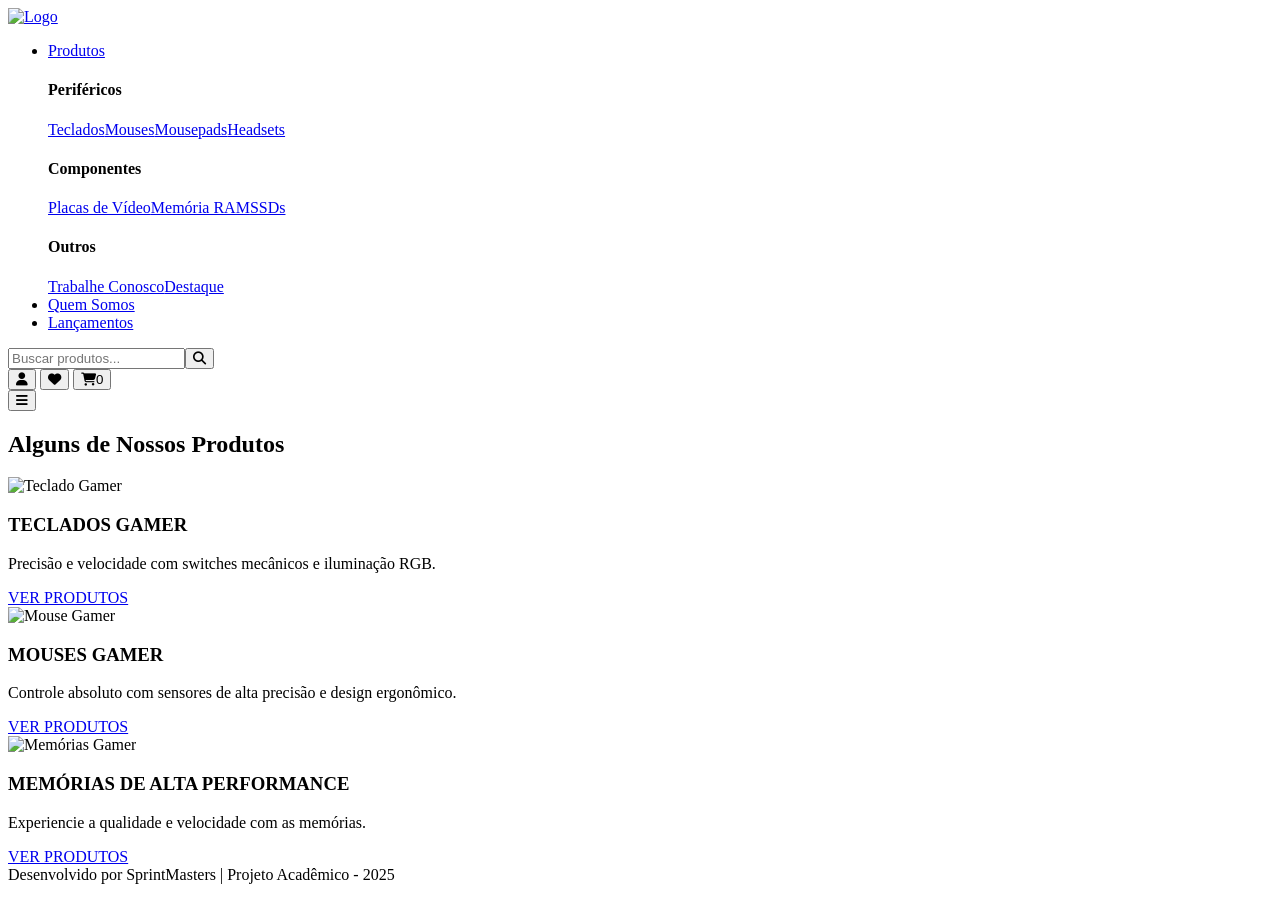
==== Protótipo/index.html @ 1b18e1af "Criando index.html Nesse primeiro passo já iniciamos com uma base bem desenvolvida do nosso projeto " ====
<!DOCTYPE html>
<html lang="pt-br">
<head>
  <meta charset="UTF-8" />
  <meta name="viewport" content="width=device-width, initial-scale=1.0"/>
  <title>SprintMasters - Página Inicial</title>
  <link rel="stylesheet" href="style.css"/>
  <link rel="stylesheet" href="https://cdnjs.cloudflare.com/ajax/libs/font-awesome/6.4.0/css/all.min.css">
  <link href="https://fonts.googleapis.com/css2?family=Inter:wght@300;400;500;600;700&display=swap" rel="stylesheet">
</head>
<body>
  <header>
    <div class="header-container">
        <a href="index.html" class="logo"><img src="imagens/SprintMastersLogo.png" alt="Logo" style="height: 40px;"></a>
        <nav>
            <ul class="nav-menu">
                <li class="nav-item"><a href="produtos.html" class="nav-link">Produtos</a>
                    <div class="dropdown mega-menu">
                        <div class="mega-menu-column"><h4>Periféricos</h4><a href="produtos.html#teclados">Teclados</a><a href="produtos.html#mouses">Mouses</a><a href="produtos.html#mousepads">Mousepads</a><a href="produtos.html#headsets">Headsets</a></div>
                        <div class="mega-menu-column"><h4>Componentes</h4><a href="produtos.html#placas-de-video">Placas de Vídeo</a><a href="produtos.html#memorias">Memória RAM</a><a href="produtos.html#ssds">SSDs</a></div>
                        <div class="mega-menu-column"><h4>Outros</h4><a href="trabalhe.html">Trabalhe Conosco</a><a href="destaque.html">Destaque</a></div>
                    </div>
                </li>
                <li class="nav-item"><a href="quemsomos.html" class="nav-link">Quem Somos</a></li>
                <li class="nav-item"><a href="destaque.html" class="nav-link">Lançamentos</a></li>
            </ul>
        </nav>
        <div class="header-actions">
            <div class="search-bar"><input type="text" id="search-bar" placeholder="Buscar produtos..."><button class="search-icon"><i class="fa-solid fa-magnifying-glass"></i></button></div>
            <button class="icon-btn"><i class="fa-solid fa-user"></i></button>
            <button class="icon-btn"><i class="fa-solid fa-heart"></i></button>
            <button class="icon-btn"><i class="fa-solid fa-cart-shopping"></i><span class="cart-count">0</span></button>
        </div>
        <button class="mobile-menu-btn"><i class="fa-solid fa-bars"></i></button>
    </div>
  </header>

  <main>
    <section class="featured-products">
      <div class="container">
        <h2 class="section-title">Alguns de Nossos Produtos</h2>
        <div class="product-card">
          <img src="imagens/Teclado/teclado.png" alt="Teclado Gamer">
          <h3>TECLADOS GAMER</h3>
          <p>Precisão e velocidade com switches mecânicos e iluminação RGB.</p>
          <a href="produtos.html#teclados" class="btn-buy">VER PRODUTOS</a>
        </div>
        <div class="product-card">
          <img src="imagens/Mouse/mouse.png" alt="Mouse Gamer">
          <h3>MOUSES GAMER</h3>
          <p>Controle absoluto com sensores de alta precisão e design ergonômico.</p>
          <a href="produtos.html#mouses" class="btn-buy">VER PRODUTOS</a>
        </div>
        <div class="product-card">
          <img src="imagens/Memória RAM/memoria-vengeance.png" alt="Memórias Gamer">
          <h3>MEMÓRIAS DE ALTA PERFORMANCE</h3>
          <p>Experiencie a qualidade e velocidade com as memórias.</p>
          <a href="produtos.html#memorias" class="btn-buy">VER PRODUTOS</a>
        </div>
      </div>
    </section>
  </main>

  <footer>
    <div class="container footer-content">
      <div class="copyright">Desenvolvido por SprintMasters | Projeto Acadêmico - 2025</div>
    </div>
  </footer>
</body>
</html>
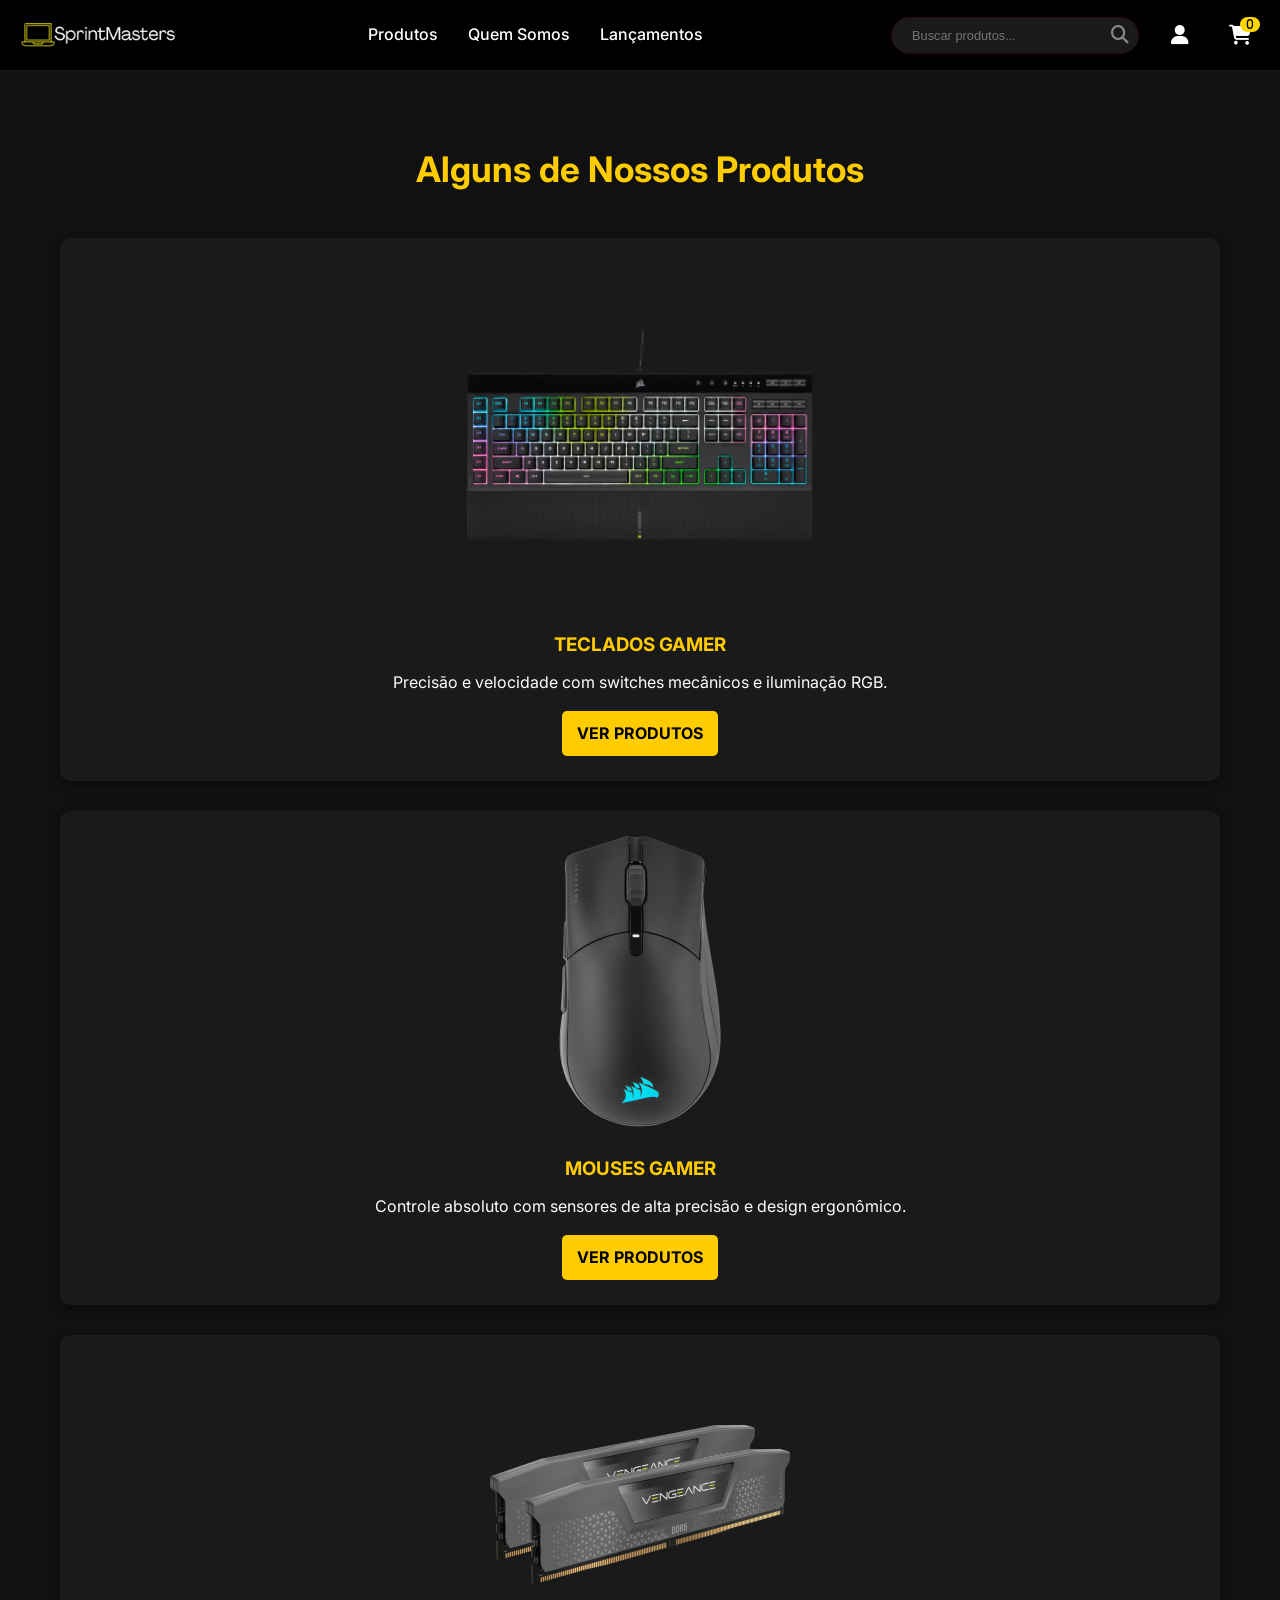
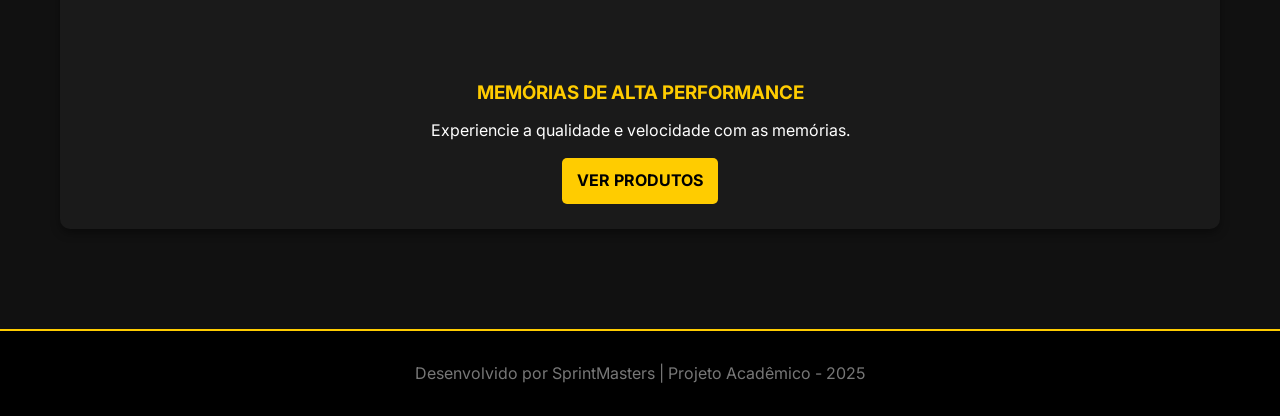
==== commit 096884c9: "Adicionado - Carrinho, Login e Ajustes" ====
--- a/Protótipo/index.html
+++ b/Protótipo/index.html
@@ -27,9 +27,11 @@
         </nav>
         <div class="header-actions">
             <div class="search-bar"><input type="text" id="search-bar" placeholder="Buscar produtos..."><button class="search-icon"><i class="fa-solid fa-magnifying-glass"></i></button></div>
-            <button class="icon-btn"><i class="fa-solid fa-user"></i></button>
-            <button class="icon-btn"><i class="fa-solid fa-heart"></i></button>
-            <button class="icon-btn"><i class="fa-solid fa-cart-shopping"></i><span class="cart-count">0</span></button>
+            
+            <a href="login.html" class="icon-btn fa-solid fa-user"></a>
+            <a href="carrinho.html" class="icon-btn fa-solid fa-cart-shopping">
+              <span class="cart-count">0</span>
+            </a>
         </div>
         <button class="mobile-menu-btn"><i class="fa-solid fa-bars"></i></button>
     </div>
@@ -60,11 +62,7 @@
       </div>
     </section>
   </main>
-
-  <footer>
-    <div class="container footer-content">
-      <div class="copyright">Desenvolvido por SprintMasters | Projeto Acadêmico - 2025</div>
-    </div>
-  </footer>
+  <footer><div class="container footer-content"><div class="copyright">Desenvolvido por SprintMasters | Projeto Acadêmico - 2025</div></div></footer>
+  <script src="main.js" defer></script>
 </body>
-</html>
+</html>
--- a/Protótipo/style.css
+++ b/Protótipo/style.css
@@ -0,0 +1,299 @@
+/* ===== Variáveis e Estilos Base ===== */
+:root {
+    --bg-primary: #0a0a0a;
+    --bg-secondary: #000000; 
+    --bg-dropdown: #2a0a0a;
+    --text-primary: #ffffff; 
+    --border: #1a1a1a; 
+    --hover: #ffd700;
+}
+
+* { margin: 0; 
+    padding: 0; 
+    box-sizing: border-box; 
+}
+
+body {
+    font-family: 'Inter', sans-serif;
+    line-height: 1.6;
+    overflow-x: hidden;
+    color: var(--text-primary);
+    background-color: var(--bg-primary);
+}
+
+.container { 
+    max-width: 1200px; 
+    margin: 0 auto; 
+    padding: 0 20px; 
+}
+
+/* ===== Header ===== */
+header {
+    background-color: var(--bg-secondary);
+    border-bottom: 1px solid var(--border);
+    position: sticky;
+    top: 0;
+    z-index: 1000;
+}
+
+.header-container {
+    max-width: 1800px;
+    margin: 0 auto;
+    padding: 0 1.25rem;
+    display: flex;
+    align-items: center;
+    justify-content: space-between;
+    height: 4.4rem;
+}
+
+.logo { 
+    display: flex; 
+    align-items: center; 
+    gap: 0.65rem; 
+}
+.logo img { 
+    height: 40px; 
+    border-radius: 5px; 
+    transition: 
+    transform 0.3s ease; 
+}
+.logo img:hover { 
+    transform: scale(1.05); 
+}
+
+nav { 
+    display: flex; 
+    align-items: center; 
+    gap: 2.5rem; 
+}
+.nav-menu { 
+    display: flex; 
+    list-style: none; 
+    gap: 1.9rem; 
+    align-items: center; 
+}
+.nav-item { 
+    position: relative; 
+}
+
+.nav-link {
+    color: var(--text-primary); 
+    text-decoration: none;
+    font-size: 1rem; 
+    font-weight: 500; 
+    padding: 0.65rem 0;
+    display: block; 
+    transition: color 0.3s;
+}
+.nav-link:hover { 
+    color: var(--hover); 
+}
+
+.dropdown {
+    position: absolute; top: 100%; left: 0;
+    background-color: var(--bg-primary);
+    min-width: 12.5rem; padding: 0.9rem 0;
+    border-radius: 0.5rem;
+    box-shadow: 0 0.65rem 2.5rem rgba(0, 0, 0, 0.5);
+    opacity: 0; 
+    visibility: hidden;
+    transform: translateY(-0.65rem); 
+    transition: all 0.3s;
+}
+.nav-item:hover .dropdown { 
+    opacity: 1; 
+    visibility: visible; 
+    transform: translateY(0); 
+}
+
+.dropdown a {
+    display: block; 
+    padding: 0.65rem 1.25rem;
+    color: var(--text-primary); 
+    text-decoration: none;
+    font-size: 0.9rem; 
+    transition: 
+    background-color 0.3s;
+}
+.dropdown a:hover { 
+    background-color: var(--bg-dropdown); 
+    color: var(--hover); 
+}
+
+.mega-menu {
+    min-width: 37.5rem; 
+    display: grid;
+    grid-template-columns: repeat(3, 1fr); 
+    gap: 1.25rem; 
+    padding: 1.5rem;
+}
+.mega-menu-column h4 { 
+    color: var(--hover); 
+    font-size: 0.8rem; 
+    margin-bottom: 0.9rem; 
+    text-transform: uppercase; 
+}
+.mega-menu-column a { 
+    padding: 0.5rem 0; 
+}
+
+.header-actions { 
+    display: flex; 
+    align-items: center; 
+    gap: 1.5rem; 
+}
+.search-bar { 
+    position: relative; 
+}
+.search-bar input {
+    background-color: var(--border); 
+    border: 1px solid var(--bg-dropdown);
+    border-radius: 1.5rem; 
+    padding: 10px 40px 10px 20px;
+    color: var(--text-primary); 
+    width: 15.5rem; 
+    font-size: 0.8rem; 
+    transition: all 0.3s;
+}
+.search-bar input:focus { 
+    outline: none; 
+    border-color: var(--hover); 
+    width: 300px; 
+}
+.search-bar button {
+    position: absolute; 
+    right: 10px; 
+    top: 50%; 
+    transform: translateY(-50%);
+    background: none; 
+    border: none; 
+    color: #888; 
+    cursor: pointer; 
+    font-size: 18px;
+}
+
+.icon-btn {
+    background: none; 
+    border: none; 
+    color: #ffffff;
+    cursor: pointer; 
+    font-size: 20px; 
+    position: relative;
+    padding: 8px; 
+    transition: color 0.3s;
+}
+
+a {
+    text-decoration: none;
+}
+
+.icon-btn:hover { 
+    color: #ffd700; 
+}
+
+.cart-count {
+    position: absolute; top: 0; right: 0;
+    background-color: #ffd700; 
+    color: #000000;
+    font-size: 11px; 
+    font-weight: bold;
+    padding: 2px 6px; 
+    border-radius: 10px;
+}
+.mobile-menu-btn { 
+    display: none; 
+    background: none; 
+    border: none; 
+    color: var(--text-primary); 
+    font-size: 1.5rem; 
+    cursor: pointer; 
+}
+
+/* ===== Layout Geral ===== */
+.featured-products { 
+    padding: 70px 0; 
+    background-color: #111; 
+}
+.section-title { 
+    text-align: center; 
+    font-size: 2.2rem; 
+    margin-bottom: 40px; 
+    color: #ffcc00; 
+}
+
+.product-card {
+    background: #1a1a1a; margin-bottom: 30px; padding: 20px;
+    border-radius: 10px; text-align: center;
+    box-shadow: 0 4px 10px rgba(0,0,0,0.4);
+}
+.product-card img { 
+    max-width: 100%; 
+    border-radius: 8px; 
+    margin-bottom: 15px; 
+}
+.product-card h3 { 
+    color: #ffcc00; 
+    margin-bottom: 10px; 
+}
+.product-card p { 
+    margin-bottom: 10px; 
+}
+
+.btn-buy {
+    display: inline-block; margin: 5px; padding: 10px 15px;
+    color: #000; background: #ffcc00; text-decoration: none;
+    font-weight: bold; border-radius: 5px; transition: all 0.3s ease;
+}
+.btn-buy:hover { 
+    background: transparent; 
+    border: 2px solid #ffcc00; 
+    color: #ffcc00; 
+}
+
+/* ===== Página de Produtos ===== */
+.filter-section {
+    background: #1a1a1a; padding: 20px; border-radius: 10px; margin-bottom: 40px;
+    display: flex; flex-wrap: wrap; gap: 20px; align-items: center;
+}
+.filter-section h3 { color: #ffcc00; margin-right: 10px; font-size: 1.2rem; margin-bottom: 0; }
+.filter-group { display: flex; align-items: center; gap: 10px; }
+.filter-group label { font-weight: 600; }
+.filter-group select {
+    background: #333; color: #e0e0e0; border: 1px solid #555;
+    border-radius: 5px; padding: 8px 12px; font-size: 1rem;
+}
+
+.category-title {
+    font-size: 1.8rem; color: #ffcc00; margin-top: 30px;
+    margin-bottom: 20px; border-bottom: 2px solid #333; padding-bottom: 10px;
+}
+
+.product-grid {
+    display: grid; grid-template-columns: repeat(3, 1fr);
+    gap: 30px; margin-bottom: 30px;
+}
+
+.product-grid .product-card {
+    margin-bottom: 0; display: flex; flex-direction: column; height: 100%;
+}
+
+.product-price {
+    font-size: 1.3rem; font-weight: bold; color: #ffcc00; margin-bottom: 15px;
+    margin-top: auto;
+}
+
+/* Footer */
+footer {
+    background-color: #000; padding: 30px 0;
+    text-align: center; border-top: 2px solid #ffcc00; color: #777;
+}
+li img { vertical-align: middle; margin-right: 8px; }
+
+/* Responsividade */
+@media (max-width: 1024px) { .product-grid { grid-template-columns: repeat(2, 1fr); } }
+@media (max-width: 768px) {
+    .product-grid { grid-template-columns: 1fr; }
+    .filter-section { flex-direction: column; align-items: stretch; }
+    .filter-group { flex-direction: column; align-items: stretch; }
+    .filter-group select { width: 100%; }
+}
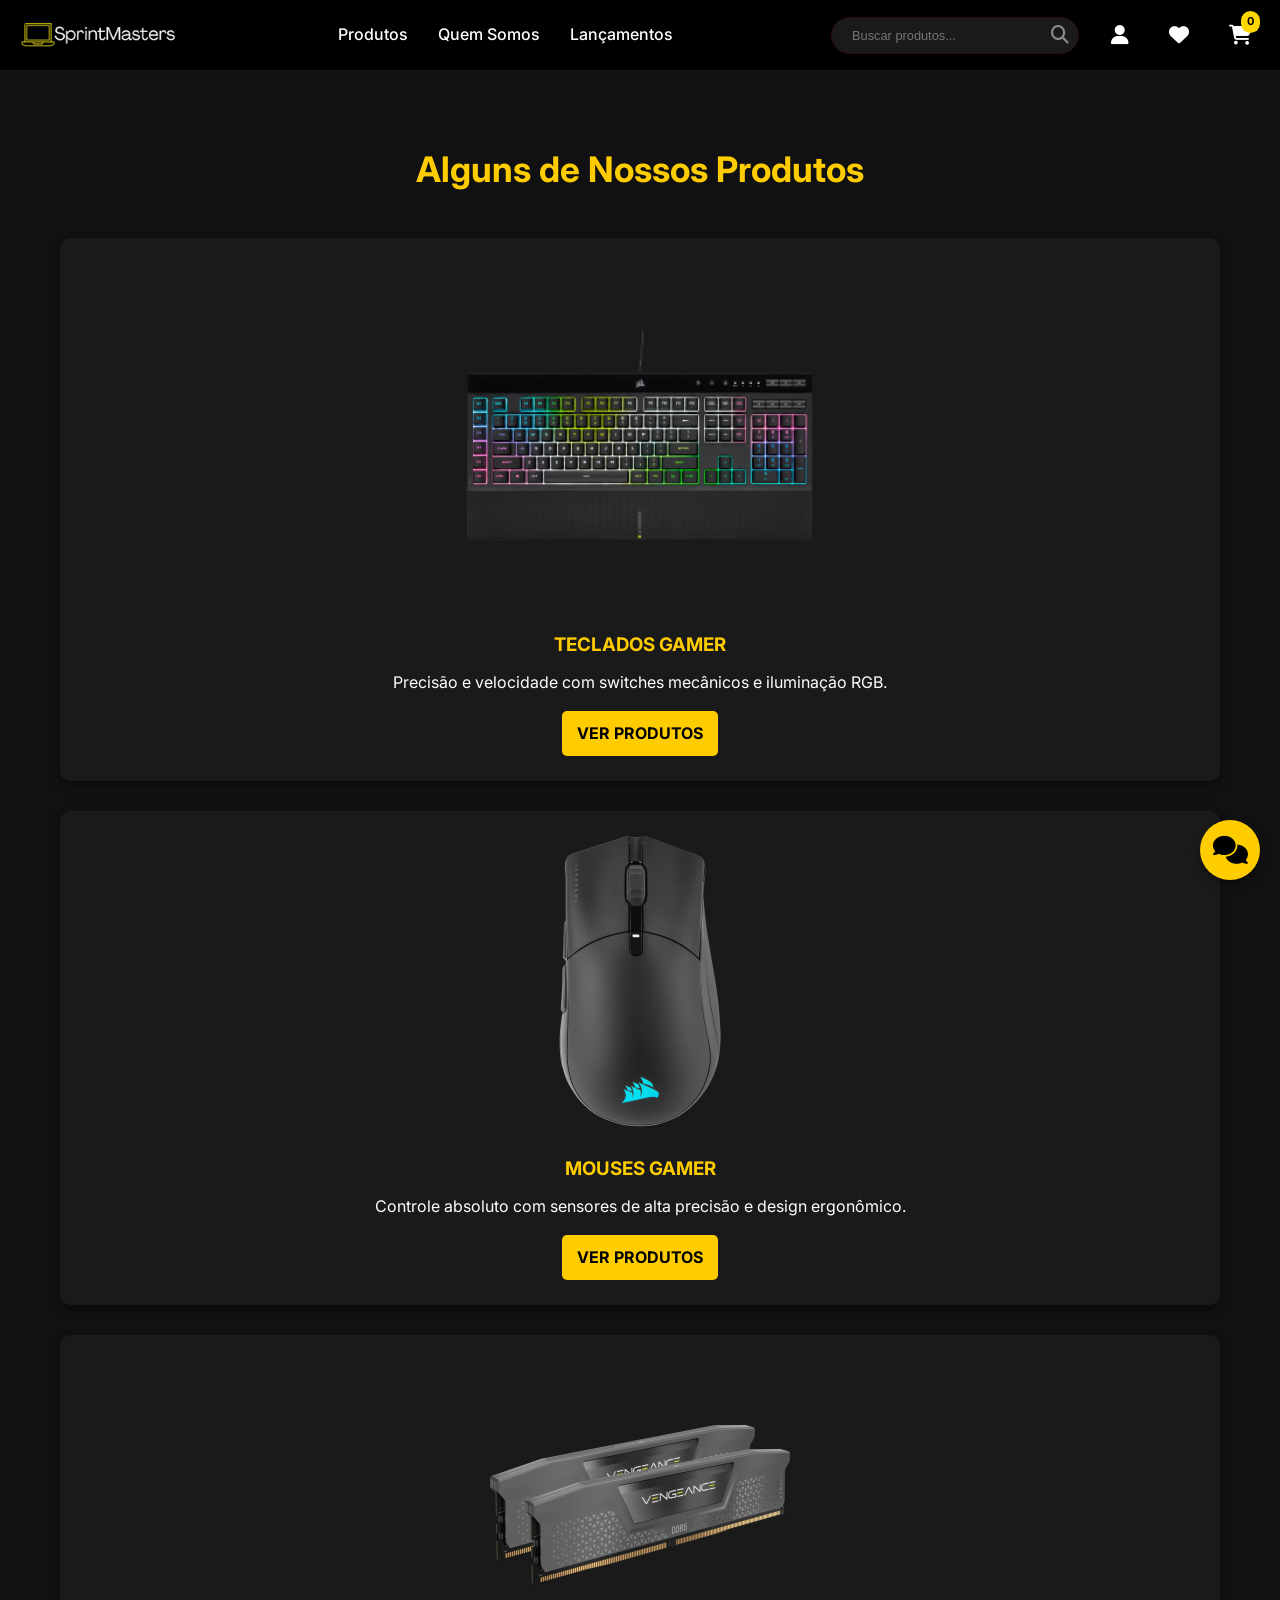
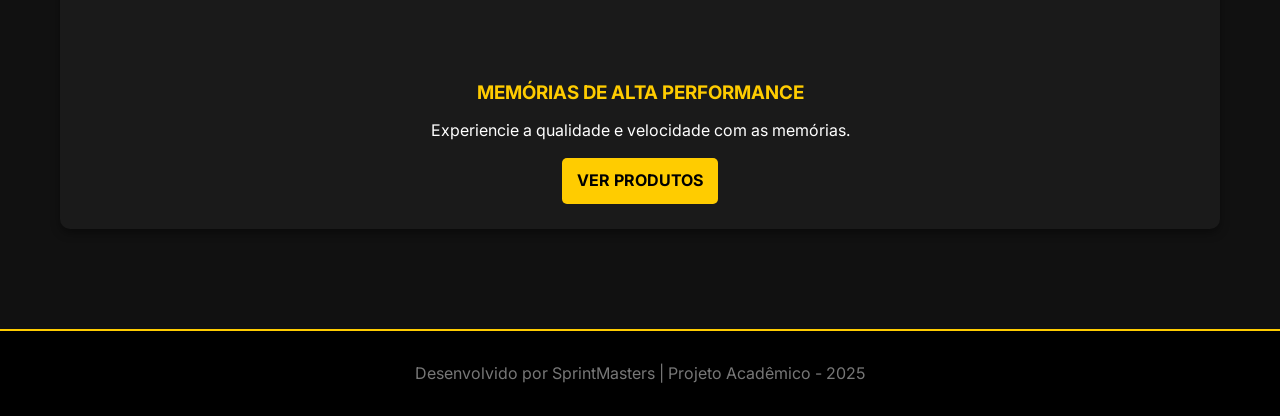
==== commit 1d604939: "Ajustes Ajustando para tela de login" ====
--- a/Protótipo/index.html
+++ b/Protótipo/index.html
@@ -28,10 +28,10 @@
         <div class="header-actions">
             <div class="search-bar"><input type="text" id="search-bar" placeholder="Buscar produtos..."><button class="search-icon"><i class="fa-solid fa-magnifying-glass"></i></button></div>
             
-            <a href="login.html" class="icon-btn fa-solid fa-user"></a>
-            <a href="carrinho.html" class="icon-btn fa-solid fa-cart-shopping">
-              <span class="cart-count">0</span>
-            </a>
+            <a href="login.html" class="icon-btn"><i class="fa-solid fa-user"></i></a>
+            
+            <button class="icon-btn"><i class="fa-solid fa-heart"></i></button>
+            <a href="carrinho.html" class="icon-btn"><i class="fa-solid fa-cart-shopping"></i><span class="cart-count">0</span></a>
         </div>
         <button class="mobile-menu-btn"><i class="fa-solid fa-bars"></i></button>
     </div>
@@ -62,7 +62,18 @@
       </div>
     </section>
   </main>
+
+  <div id="chat-modal" class="modal-backdrop">
+    <div class="modal-content">
+      <span class="modal-close">&times;</span>
+      <h2>Suporte Online</h2>
+      <div class="chat-box"><div class="chat-message bot">Olá! Como posso ajudar?</div></div>
+      <div class="chat-input-area"><input type="text" placeholder="Digite sua mensagem..."><button class="btn-buy" style="margin:0; padding: 10px;">Enviar</button></div>
+    </div>
+  </div>
+
+  <button class="chat-widget"><i class="fa-solid fa-comments"></i></button>
   <footer><div class="container footer-content"><div class="copyright">Desenvolvido por SprintMasters | Projeto Acadêmico - 2025</div></div></footer>
   <script src="main.js" defer></script>
 </body>
-</html>+</html>
--- a/Protótipo/style.css
+++ b/Protótipo/style.css
@@ -296,4 +296,85 @@
     .filter-section { flex-direction: column; align-items: stretch; }
     .filter-group { flex-direction: column; align-items: stretch; }
     .filter-group select { width: 100%; }
-}+}
+
+/* Estrelas de Avaliação (US03) */
+.product-rating {
+    color: #ffcc00; font-size: 0.9rem; margin-bottom: 10px;
+}
+
+/* Modais (Geral - Usado para Compra e Chat) */
+.modal-backdrop {
+    display: none; position: fixed; z-index: 2000; left: 0; top: 0;
+    width: 100%; height: 100%; overflow: auto;
+    background-color: rgba(0, 0, 0, 0.7);
+    justify-content: center; align-items: center;
+}
+.modal-backdrop.show { display: flex; }
+
+/* Caixa do Modal */
+.modal-content {
+    background-color: var(--bg-primary); color: var(--text-primary);
+    margin: auto; padding: 30px; border: 1px solid var(--border);
+    border-radius: 10px; width: 90%; max-width: 500px;
+    position: relative; text-align: center;
+    box-shadow: 0 5px 15px rgba(0,0,0,0.5);
+}
+
+/* Fechar Modal */
+.modal-close {
+    color: #aaa; position: absolute; top: 10px; right: 20px;
+    font-size: 28px; font-weight: bold; cursor: pointer;
+}
+.modal-close:hover { color: var(--hover); }
+
+.modal-content h2 { color: var(--hover); margin-bottom: 10px; }
+.modal-content p { font-size: 0.9rem; margin-bottom: 20px; }
+
+/* Detalhes do Produto no Modal de Compra */
+.modal-product-details {
+    display: flex; align-items: center; gap: 20px; text-align: left;
+    border-top: 1px solid var(--border); border-bottom: 1px solid var(--border);
+    padding: 20px 0; margin-bottom: 20px;
+}
+.modal-product-details img {
+    width: 100px; height: 100px; object-fit: contain;
+    border: 1px solid var(--border); border-radius: 5px;
+}
+.modal-product-details h3 { color: var(--hover); font-size: 1.2rem; margin-bottom: 5px; }
+.modal-price { font-size: 1.1rem !important; font-weight: bold; color: var(--text-primary) !important; margin: 0 !important; }
+
+.modal-buttons { display: flex; justify-content: space-between; gap: 15px; }
+.modal-buttons .btn-buy { flex-grow: 1; }
+.modal-btn-checkout { background: transparent; border: 2px solid #ffcc00; color: #ffcc00; }
+.modal-btn-checkout:hover { background: #ffcc00; color: #000; }
+
+/* Ícones de Pagamento (US02) */
+.payment-icons {
+    display: flex; gap: 15px; justify-content: center;
+    margin-top: 15px; font-size: 24px; color: #ffcc00;
+}
+
+/* Botão de Chat Flutuante (US01) */
+.chat-widget {
+    position: fixed; bottom: 20px; right: 20px;
+    background-color: #ffcc00; color: #000;
+    width: 60px; height: 60px; border-radius: 50%;
+    display: flex; align-items: center; justify-content: center;
+    font-size: 28px; box-shadow: 0 4px 10px rgba(0,0,0,0.3);
+    z-index: 1000; text-decoration: none; transition: transform 0.3s;
+    cursor: pointer; border: none;
+}
+.chat-widget:hover { transform: scale(1.1); }
+
+/* Modal de Chat (Chat Box) */
+.chat-box {
+    height: 300px; border: 1px solid #333; background: #111;
+    border-radius: 5px; margin-bottom: 15px; padding: 10px;
+    overflow-y: auto; text-align: left;
+}
+.chat-message { margin-bottom: 10px; }
+.chat-message.bot { color: #ffcc00; }
+.chat-message.user { color: #fff; text-align: right; }
+.chat-input-area { display: flex; gap: 10px; }
+.chat-input-area input { flex-grow: 1; padding: 10px; border-radius: 5px; border: 1px solid #333; background: #000; color: #fff; }
